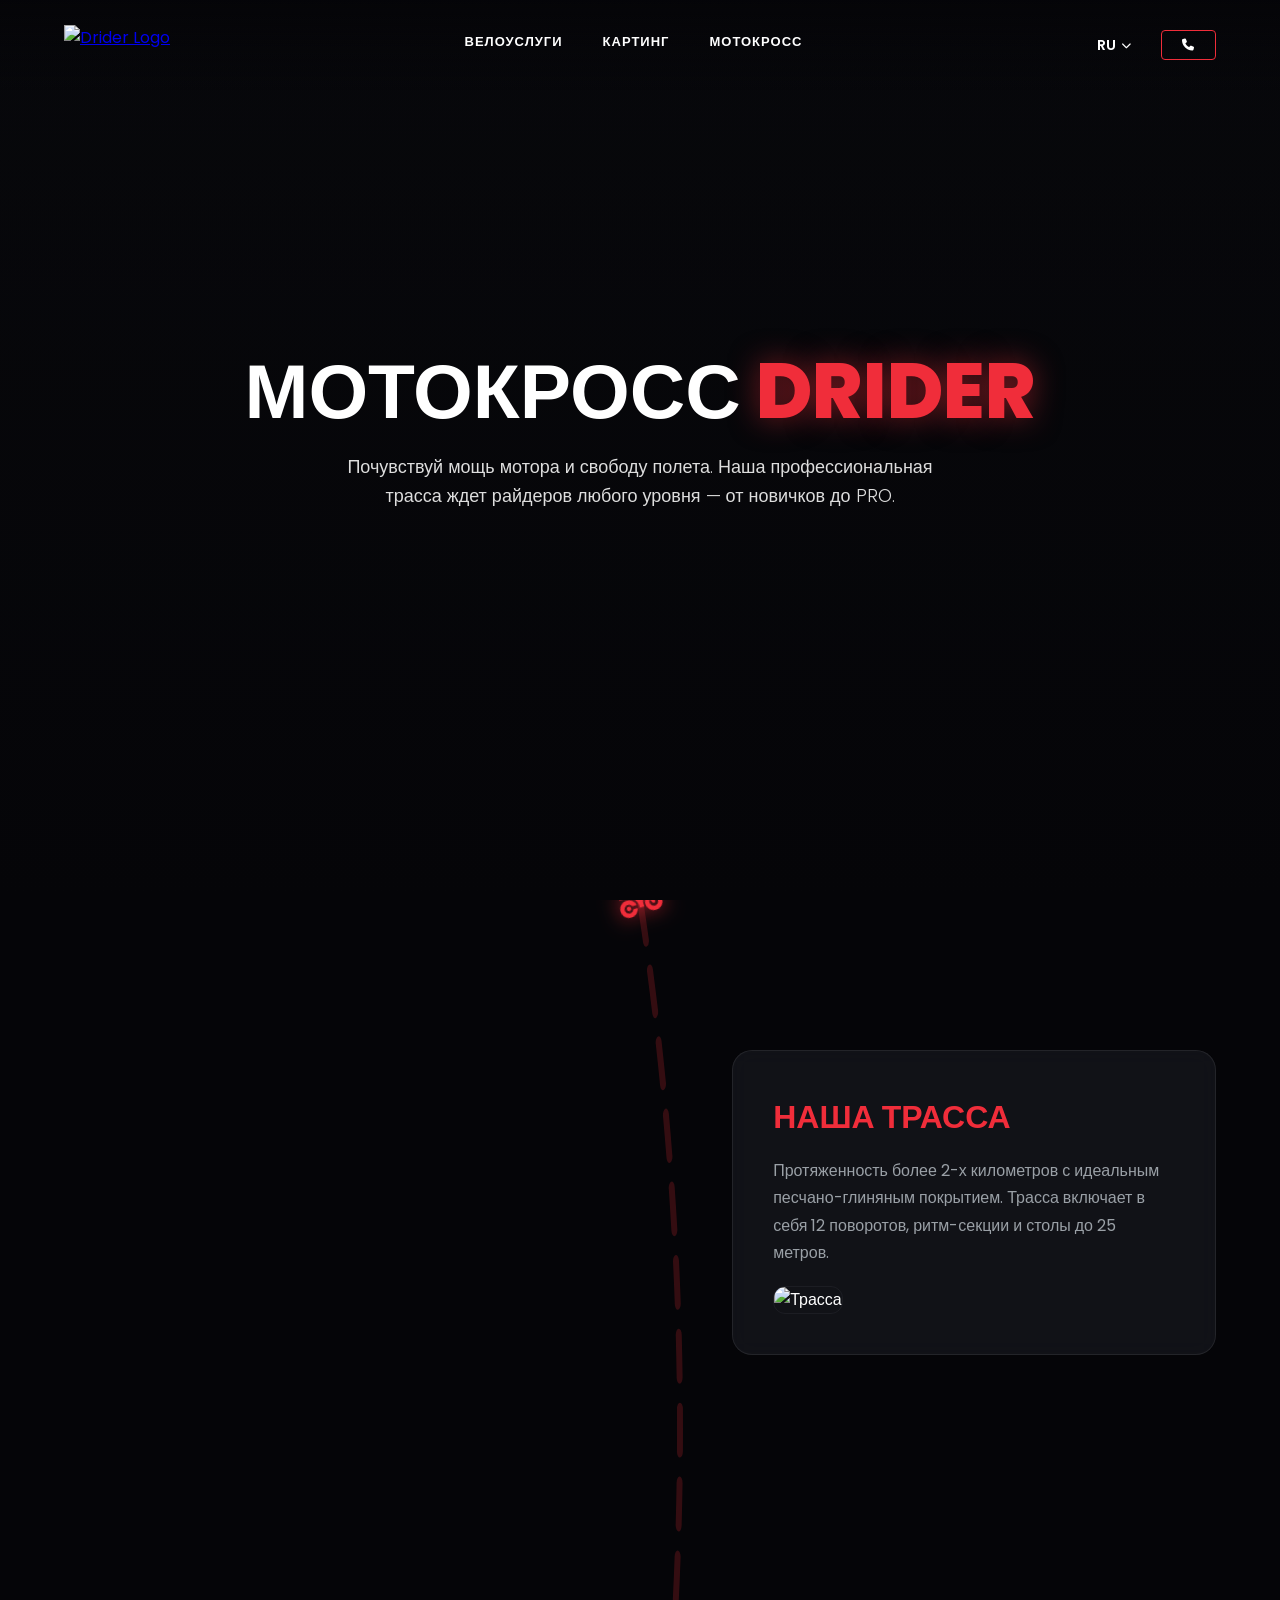
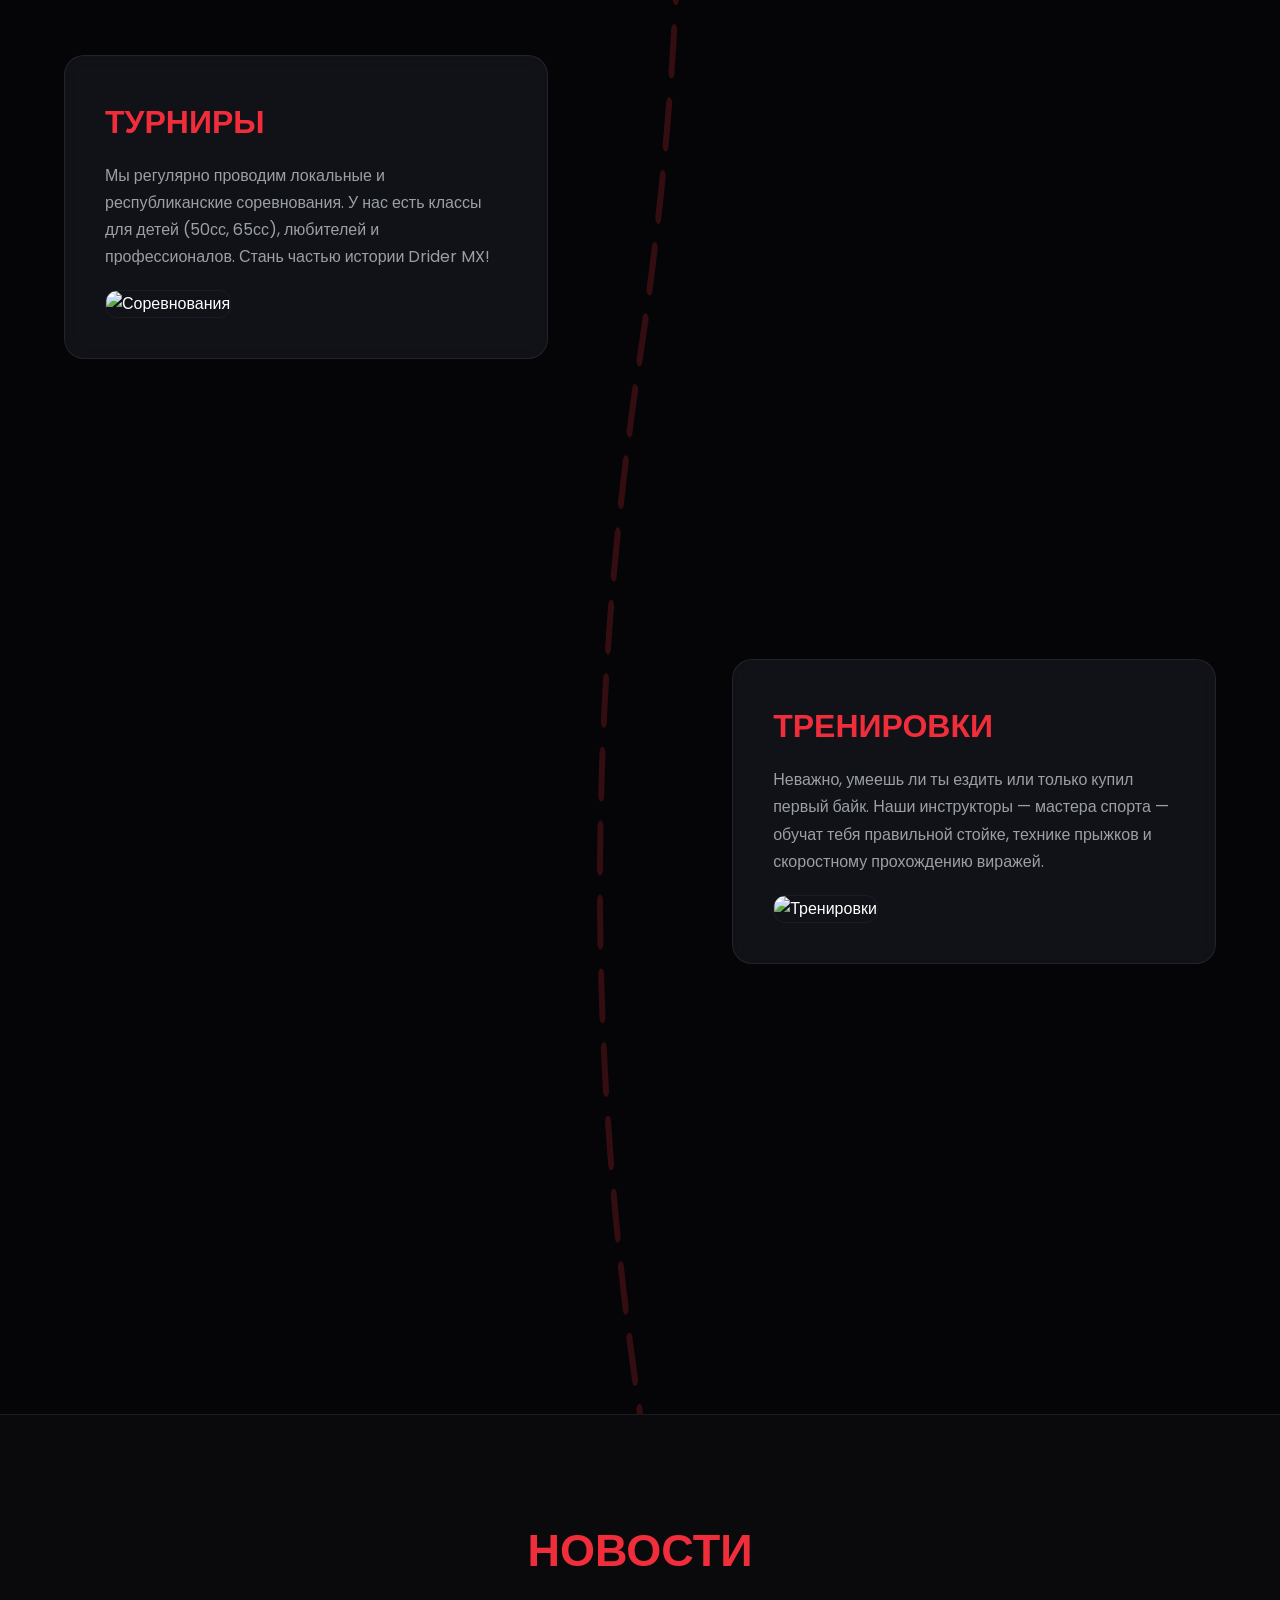
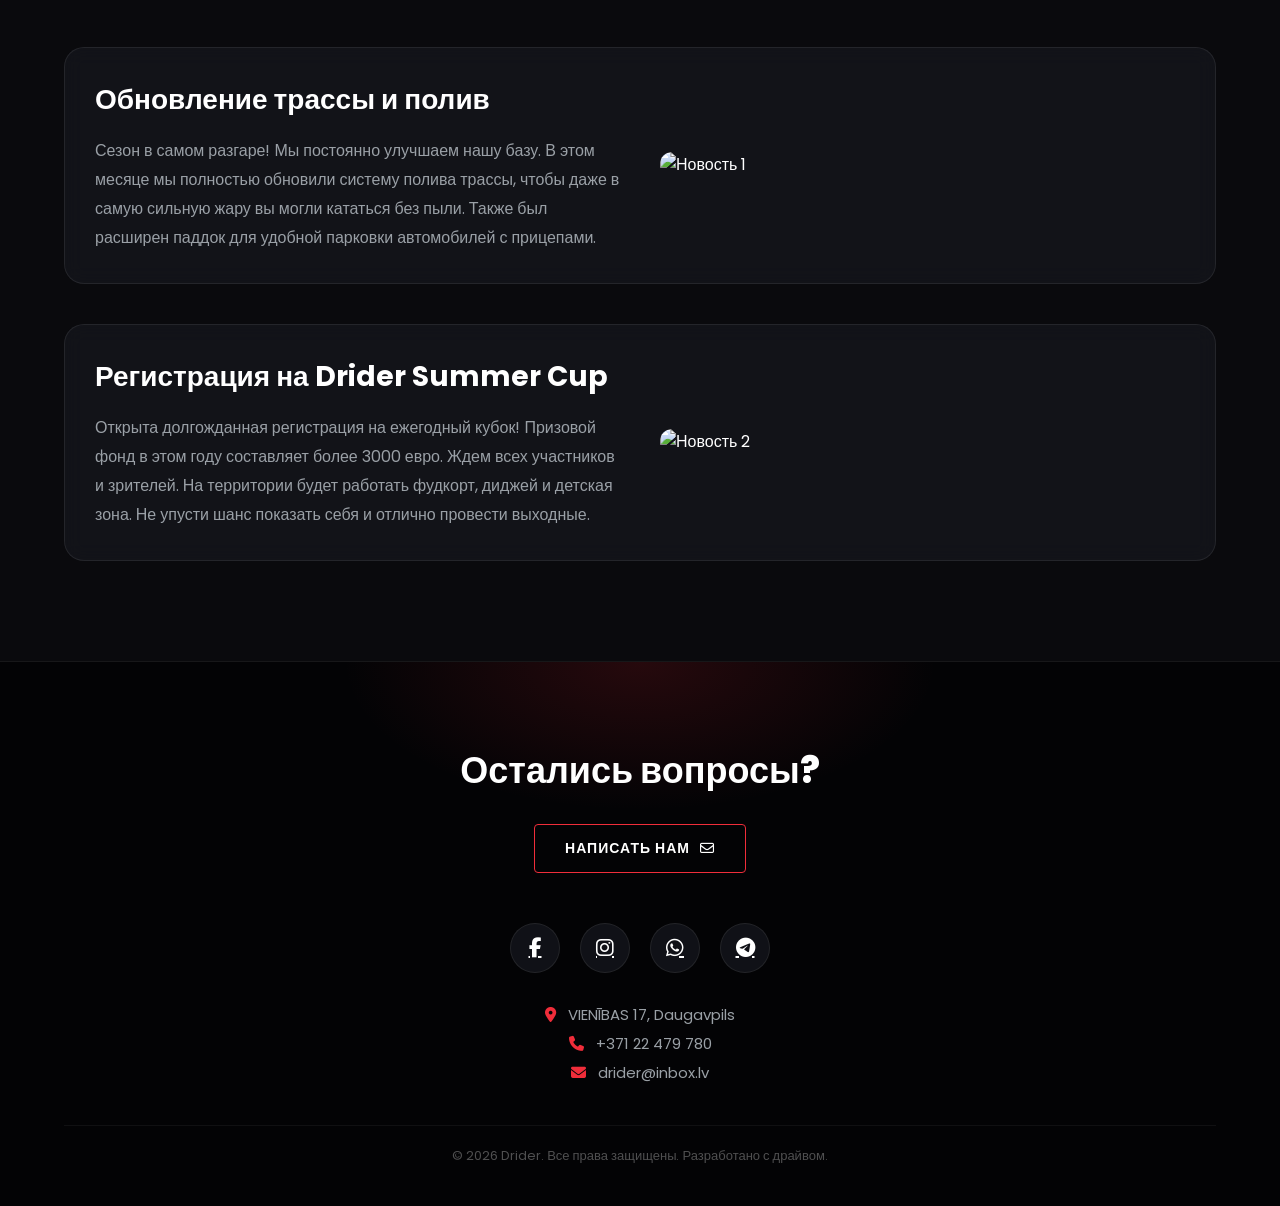
==== moto-page.html @ 967379f6 "Add files via upload" ====
<!DOCTYPE html>
<html lang="ru">
<head>
    <meta charset="UTF-8">
    <meta name="viewport" content="width=device-width, initial-scale=1.0">
    <title>Drider - Мотокросс</title>
    
    <link href="https://fonts.googleapis.com/css2?family=Poppins:wght@300;400;500;700;800&display=swap" rel="stylesheet">
    <link rel="stylesheet" href="https://cdnjs.cloudflare.com/ajax/libs/font-awesome/6.4.0/css/all.min.css">
    
    <link rel="stylesheet" href="css/style.css">

    <style>
        /* --- СПЕЦИФИЧНЫЕ СТИЛИ ДЛЯ СТРАНИЦЫ МОТОКРОССА --- */
        
        /* 1. ГЛАВНЫЙ ЭКРАН (HERO) */
        .hero-moto {
            background: linear-gradient(rgba(11, 12, 16, 0.6), rgba(11, 12, 16, 0.85)), url('fonmoto1.jpeg') center/cover no-repeat;
        }

        /* 2. СЕКЦИЯ С ТРАССОЙ (ANIMATED TRACK) */
        .track-journey {
            position: relative;
            padding: 150px 5%;
            overflow: hidden;
            background: var(--bg-color);
        }

        /* Контейнер для линии трассы */
        .track-svg-container {
            position: absolute;
            top: 0;
            left: 50%;
            transform: translateX(-50%);
            width: 200px;
            height: 100%;
            z-index: 1;
        }

        .track-line {
            fill: none;
            stroke: rgba(240, 45, 58, 0.2);
            stroke-width: 6;
            stroke-linecap: round;
            stroke-dasharray: 20 15;
        }

        .track-progress-line {
            fill: none;
            stroke: var(--primary-color);
            stroke-width: 6;
            stroke-linecap: round;
            stroke-dashoffset: 0;
            transition: stroke-dashoffset 0.1s linear;
        }

        /* Иконка мотоцикла на трассе */
        .bike-rider {
            position: absolute;
            z-index: 10;
            color: var(--primary-color);
            font-size: 35px;
            filter: drop-shadow(0 0 10px rgba(240, 45, 58, 0.8));
            pointer-events: none; 
            transform-origin: center center;
        }

        /* Контентные блоки на трассе */
        .journey-block {
            display: flex;
            justify-content: flex-end;
            margin-bottom: 300px;
            width: 100%;
            max-width: 1400px;
            margin-left: auto;
            margin-right: auto;
            position: relative;
            z-index: 2;
        }

        .journey-block.left {
            justify-content: flex-start;
        }

        .journey-content {
            width: 42%;
            background: var(--surface-color);
            border: 1px solid var(--glass-border);
            padding: 40px;
            border-radius: 20px;
            backdrop-filter: blur(10px);
            transition: var(--transition);
        }

        .journey-content:hover {
            border-color: var(--primary-color);
            transform: translateY(-5px);
        }

        .journey-content img {
            width: 100%;
            height: 250px;
            object-fit: cover;
            border-radius: 12px;
            margin-top: 20px;
            border: 1px solid rgba(255,255,255,0.05);
        }

        .journey-content h2 {
            font-size: 32px;
            color: var(--primary-color);
            margin-bottom: 15px;
            text-transform: uppercase;
        }

        .journey-content p {
            color: var(--text-muted);
            line-height: 1.7;
        }

        /* 3. НОВОСТИ (НОВАЯ СТРУКТУРА) */
        .news-section {
            padding: 100px 5%;
            background: rgba(255,255,255,0.02);
            border-top: 1px solid var(--glass-border);
        }

        /* Главный заголовок по центру */
        .news-main-title {
            text-align: center;
            font-size: 45px;
            color: var(--primary-color);
            text-transform: uppercase;
            margin-bottom: 60px;
        }

        .news-container {
            max-width: 1200px;
            margin: 0 auto;
            display: flex;
            flex-direction: column;
            gap: 40px; /* Отступ между новостями */
        }

        /* Блок одной новости */
        .news-row {
            display: flex;
            align-items: center;
            gap: 40px;
            background: var(--surface-color);
            border: 1px solid var(--glass-border);
            border-radius: 20px;
            padding: 30px;
            backdrop-filter: blur(10px);
            transition: var(--transition);
        }

        .news-row:hover {
            border-color: rgba(240, 45, 58, 0.4);
            transform: translateY(-5px);
        }

        /* Текст новости слева */
        .news-info {
            flex: 1;
        }

        .news-info h3 {
            font-size: 28px;
            color: var(--text-main);
            margin-bottom: 15px;
        }

        .news-info p {
            color: var(--text-muted);
            font-size: 16px;
            line-height: 1.8;
        }

        /* Картинка новости справа */
        .news-image {
            flex: 1;
        }

        .news-image img {
            width: 100%;
            height: 300px;
            object-fit: cover;
            border-radius: 12px;
        }

        /* Адаптивность */
        @media (max-width: 992px) {
            .journey-content { width: 45%; padding: 25px; }
        }

        @media (max-width: 768px) {
            .track-journey { padding: 100px 20px; }
            .track-svg-container { display: none; }
            .journey-block, .journey-block.left { justify-content: center; }
            .journey-content { width: 100%; margin-bottom: 50px; }
            
            /* На телефонах текст новости будет сверху, картинка снизу */
            .news-row { flex-direction: column; text-align: center; }
            .news-image { width: 100%; }
        }
    </style>
</head>
<body>

    <div id="header-placeholder"></div>

    <header class="hero hero-moto">
        <div class="hero-content hidden-anim">
            <h1>Мотокросс <span>Drider</span></h1>
            <p>Почувствуй мощь мотора и свободу полета. Наша профессиональная трасса ждет райдеров любого уровня — от новичков до PRO.</p>
        </div>
    </header>

    <section class="track-journey">
        
        <div class="track-svg-container">
            <svg id="track-svg" width="200" height="100%" preserveAspectRatio="none" viewBox="0 0 200 1000">
                <path d="M100,0 Q180,250 100,500 T100,1000" class="track-line" />
                <path id="progress-path" d="M100,0 Q180,250 100,500 T100,1000" class="track-progress-line" />
            </svg>
            <div id="bike" class="bike-rider">
                <i class="fa-solid fa-motorcycle"></i>
            </div>
        </div>

        <div class="journey-block hidden-anim">
            <div class="journey-content">
                <h2>Наша Трасса</h2>
                <p>Протяженность более 2-х километров с идеальным песчано-глиняным покрытием. Трасса включает в себя 12 поворотов, ритм-секции и столы до 25 метров.</p>
                <img src="trasmoto1.jpeg" alt="Трасса">
            </div>
        </div>

        <div class="journey-block left hidden-anim">
            <div class="journey-content">
                <h2>Турниры</h2>
                <p>Мы регулярно проводим локальные и республиканские соревнования. У нас есть классы для детей (50сс, 65сс), любителей и профессионалов. Стань частью истории Drider MX!</p>
                <img src="tourmoto1.jpeg" alt="Соревнования">
            </div>
        </div>

        <div class="journey-block hidden-anim">
            <div class="journey-content">
                <h2>Тренировки</h2>
                <p>Неважно, умеешь ли ты ездить или только купил первый байк. Наши инструкторы — мастера спорта — обучат тебя правильной стойке, технике прыжков и скоростному прохождению виражей.</p>
                <img src="trenmoto1.jpeg" alt="Тренировки">
            </div>
        </div>

    </section>

    <section class="news-section">
        <h2 class="news-main-title hidden-anim">Новости</h2>
        
        <div class="news-container">
            
            <div class="news-row hidden-anim">
                <div class="news-info">
                    <h3>Обновление трассы и полив</h3>
                    <p>Сезон в самом разгаре! Мы постоянно улучшаем нашу базу. В этом месяце мы полностью обновили систему полива трассы, чтобы даже в самую сильную жару вы могли кататься без пыли. Также был расширен паддок для удобной парковки автомобилей с прицепами.</p>
                </div>
                <div class="news-image">
                    <img src="tour1.jpeg" alt="Новость 1">
                </div>
            </div>

            <div class="news-row hidden-anim">
                <div class="news-info">
                    <h3>Регистрация на Drider Summer Cup</h3>
                    <p>Открыта долгожданная регистрация на ежегодный кубок! Призовой фонд в этом году составляет более 3000 евро. Ждем всех участников и зрителей. На территории будет работать фудкорт, диджей и детская зона. Не упусти шанс показать себя и отлично провести выходные.</p>
                </div>
                <div class="news-image">
                    <img src="https://images.unsplash.com/photo-1621217684724-4ba2ec9eb7a5?ixlib=rb-4.0.3&auto=format&fit=crop&w=800&q=80" alt="Новость 2">
                </div>
            </div>

        </div>
    </section>

    <div id="footer-placeholder"></div>

    <script src="js/main.js"></script>

    <script>
        // Подгрузка шапки и подвала
        function loadComponent(id, path) {
            fetch(path)
                .then(response => response.text())
                .then(data => {
                    document.getElementById(id).innerHTML = data;
                })
                .catch(error => console.error('Ошибка загрузки компонента:', error));
        }

        loadComponent('header-placeholder', 'components/header.html');
        loadComponent('footer-placeholder', 'components/footer.html');

        // ТОЧНАЯ МАТЕМАТИКА ДЛЯ ДВИЖЕНИЯ БАЙКА
        window.addEventListener('scroll', () => {
            const bike = document.getElementById('bike');
            const trackSection = document.querySelector('.track-journey');
            const path = document.getElementById('progress-path');
            
            if(!trackSection || !bike || !path) return;

            const sectionRect = trackSection.getBoundingClientRect();
            const sectionTop = sectionRect.top;
            const sectionHeight = sectionRect.height;
            const windowHeight = window.innerHeight;

            // Прогресс скролла (от 0 до 1)
            let progress = (windowHeight / 2 - sectionTop) / (sectionHeight - windowHeight / 2);
            progress = Math.max(0, Math.min(1, progress));

            const pathLength = path.getTotalLength();
            const point = path.getPointAtLength(progress * pathLength);
            
            const nextPoint = path.getPointAtLength(Math.min(pathLength, progress * pathLength + 1));
            
            const scaleY = sectionHeight / 1000;
            const bikeX = point.x; 
            const bikeY = point.y * scaleY;
            
            bike.style.left = `${bikeX}px`;
            bike.style.top = `${bikeY}px`;

            const dx = nextPoint.x - point.x;
            const dy = nextPoint.y - point.y;
            const angle = Math.atan2(dy, dx) * 180 / Math.PI;
            
            bike.style.transform = `translate(-50%, -50%) rotate(${angle - 90}deg)`;

            path.style.strokeDasharray = pathLength;
            path.style.strokeDashoffset = pathLength - (progress * pathLength);
        });
    </script>

</body>
</html>
---- css/style.css ----
/* БАЗОВЫЕ НАСТРОЙКИ И ПЕРЕМЕННЫЕ */
        :root {
            --bg-color: #050508;
            --surface-color: rgba(20, 22, 28, 0.8);
            --surface-light: rgba(35, 38, 48, 0.6);
            --primary-color: #f02d3a;
            --primary-hover: #ff4754;
            --text-main: #ffffff;
            --text-muted: #9aa0a6;
            --glass-border: rgba(255, 255, 255, 0.08);
            --transition: all 0.5s cubic-bezier(0.25, 0.8, 0.25, 1);
        }

        * {
            margin: 0;
            padding: 0;
            box-sizing: border-box;
            font-family: 'Poppins', sans-serif;
            scroll-behavior: smooth;
        }

        body {
            background-color: var(--bg-color);
            color: var(--text-main);
            overflow-x: hidden;
            line-height: 1.6;
        }

        /* --- АНИМАЦИИ ПРИ СКРОЛЛЕ --- */
        .hidden-anim {
            opacity: 0;
            transform: translateY(40px);
            transition: opacity 0.8s ease-out, transform 0.8s ease-out;
        }
        .show-anim {
            opacity: 1;
            transform: translateY(0);
        }

        /* --- НАВИГАЦИЯ (HEADER) --- */
        nav {
            position: fixed;
            top: 0;
            width: 100%;
            padding: 25px 5%;
            display: flex;
            justify-content: space-between;
            align-items: center;
            background: linear-gradient(to bottom, rgba(5, 5, 8, 0.9) 0%, rgba(5, 5, 8, 0) 100%);
            z-index: 1000;
            transition: var(--transition);
        }

        nav.scrolled {
            background: rgba(5, 5, 8, 0.85);
            backdrop-filter: blur(15px);
            -webkit-backdrop-filter: blur(15px);
            border-bottom: 1px solid var(--glass-border);
            padding: 15px 5%;
        }

        .logo-text {
            font-size: 28px;
            font-weight: 800;
            color: var(--text-main);
            text-decoration: none;
            letter-spacing: 3px;
            text-transform: uppercase;
        }

        .logo-text span { color: var(--primary-color); }
        
        .logo-img img {
            height: 40px; /* Оптимальная высота для твоей шапки */
            width: auto;  /* Сохраняет пропорции изображения */
            display: block;
            transition: var(--transition); /* Чтобы работала плавная анимация */
        }

        /* Эффект при наведении, если хочешь */
        .logo-img:hover img {
            transform: scale(1.05);
            filter: drop-shadow(0 0 10px rgba(240, 45, 58, 0.5));
        }

        .nav-links {
            display: flex;
            gap: 40px;
        }

        .nav-links a {
            color: var(--text-main);
            text-decoration: none;
            font-weight: 600;
            font-size: 13px;
            text-transform: uppercase;
            letter-spacing: 1px;
            transition: var(--transition);
            position: relative;
            padding-bottom: 5px;
        }

        .nav-links a::after {
            content: '';
            position: absolute; width: 0; height: 2px; bottom: 0; left: 0;
            background-color: var(--primary-color);
            transition: var(--transition);
        }

        .nav-links a:hover { color: var(--primary-color); }
        .nav-links a:hover::after { width: 100%; }

        .header-right {
            display: flex; align-items: center; gap: 30px;
        }

        .lang-switch {
            position: relative; cursor: pointer; font-weight: 600; font-size: 14px;
            display: flex; align-items: center; gap: 5px; text-transform: uppercase;
        }

        .lang-switch i { font-size: 10px; transition: var(--transition); }
        .lang-switch:hover i { transform: rotate(180deg); color: var(--primary-color); }

        .lang-dropdown {
            position: absolute; top: 150%; right: 0;
            background: var(--surface-color); backdrop-filter: blur(15px);
            border: 1px solid var(--glass-border); border-radius: 12px;
            overflow: hidden; display: flex; flex-direction: column;
            min-width: 70px; opacity: 0; visibility: hidden;
            transform: translateY(10px); transition: var(--transition);
        }

        .lang-switch:hover .lang-dropdown {
            opacity: 1; visibility: visible; transform: translateY(0);
        }

        .lang-dropdown a {
            color: var(--text-main); text-decoration: none; padding: 10px 15px;
            text-align: center; font-size: 13px; transition: background 0.3s;
        }
        .lang-dropdown a:hover { background: var(--primary-color); }

        /* Универсальная прямоугольная кнопка (для остальных секций) */
        .action-btn {
            background: transparent; color: var(--text-main);
            padding: 12px 30px; border: 1px solid var(--primary-color);
            border-radius: 4px; text-decoration: none; font-weight: 600; font-size: 14px;
            text-transform: uppercase; letter-spacing: 1px; transition: var(--transition);
            display: inline-flex; align-items: center; gap: 10px; cursor: pointer;
            position: relative; overflow: hidden; z-index: 1; justify-content: center;
        }

        .action-btn::before {
            content: ''; position: absolute; top: 0; left: 0; width: 0%; height: 100%;
            background: var(--primary-color); transition: var(--transition); z-index: -1;
        }

        .action-btn:hover::before { width: 100%; }
        .action-btn:hover { box-shadow: 0 0 20px rgba(240, 45, 58, 0.4); transform: translateY(-2px); }

        .btn-solid {
            background: var(--primary-color); border: none;
        }
        .btn-solid:hover { background: var(--primary-hover); }

        /* --- ГЛАВНЫЙ ЭКРАН (HERO) --- */
        .hero {
            height: 100vh;
            display: flex; align-items: center; justify-content: center;
            position: relative; text-align: center; padding: 0 20px;
            background: url('https://images.unsplash.com/photo-1532298229144-0ec0c57515c7?ixlib=rb-4.0.3&auto=format&fit=crop&w=1920&q=80') center/cover no-repeat;
        }

        .hero::before {
            content: ''; position: absolute; top: 0; left: 0; width: 100%; height: 100%;
            background: linear-gradient(180deg, rgba(5,5,8,0.4) 0%, rgba(5,5,8,1) 100%);
        }

        /* Расширенный контейнер для горизонтального заголовка */
        .hero-content {
            position: relative; z-index: 2; max-width: 1000px; 
        }

        .hero h1 {
            font-size: clamp(40px, 6vw, 80px); /* Увеличенный размер как в примере */
            font-weight: 800; line-height: 1.1;
            margin-bottom: 20px; text-transform: uppercase;
        }
        
        /* Неоновое свечение для выделенного текста */
        .hero h1 span { 
            color: var(--primary-color); 
            text-shadow: 0 0 30px rgba(240, 45, 58, 0.5); 
        }

        .hero p {
            font-size: 18px; color: #ddd; margin-bottom: 40px; font-weight: 300;
            max-width: 600px; margin-left: auto; margin-right: auto;
        }

        /* Круглая кнопка с неоновой тенью специально для Hero */
        .hero-round-btn {
            background: var(--primary-color); color: white; padding: 15px 40px;
            border-radius: 30px; text-decoration: none; font-weight: 600; font-size: 18px;
            border: none; cursor: pointer; transition: var(--transition);
            box-shadow: 0 0 15px rgba(240, 45, 58, 0.4);
            display: inline-block;
        }

        .hero-round-btn:hover {
            background: var(--primary-hover);
            box-shadow: 0 0 25px rgba(240, 45, 58, 0.7);
            transform: translateY(-2px);
        }

        /* --- СТАТИСТИКА --- */
        .stats {
            display: flex; justify-content: center; gap: 30px; flex-wrap: wrap;
            margin-top: -60px; position: relative; z-index: 10; padding: 0 5%;
        }

        .stat-card {
            background: var(--surface-color); backdrop-filter: blur(20px);
            border: 1px solid var(--glass-border); padding: 20px 40px;
            border-radius: 15px; text-align: center; min-width: 220px;
            box-shadow: 0 15px 30px rgba(0,0,0,0.6); transition: var(--transition);
        }

        .stat-card:hover { transform: translateY(-5px); border-color: rgba(240, 45, 58, 0.4); }
        .stat-card h2 { font-size: 36px; color: var(--primary-color); font-weight: 800; }
        .stat-card p { color: var(--text-muted); font-size: 13px; text-transform: uppercase; letter-spacing: 1px; font-weight: 600;}

        /* --- НАШИ УСЛУГИ (КАТАЛОГ ССЫЛОК) --- */
        .services-nav { padding: 100px 5% 50px; text-align: center; }
        
        .section-title {
            font-size: 36px; font-weight: 800; text-transform: uppercase;
            margin-bottom: 20px; color: var(--text-main);
        }
        .section-subtitle {
            color: var(--primary-color); font-weight: 600; text-transform: uppercase;
            letter-spacing: 2px; display: block; margin-bottom: 10px; font-size: 14px;
        }

        .services-grid {
            display: grid; grid-template-columns: repeat(auto-fit, minmax(250px, 1fr));
            gap: 20px; margin-top: 50px;
        }

        .service-nav-card {
            background: var(--surface-light); border: 1px solid var(--glass-border);
            border-radius: 12px; padding: 40px 20px; text-align: center;
            transition: var(--transition); display: flex; flex-direction: column; align-items: center;
        }

        .service-nav-card i { font-size: 40px; color: var(--text-main); margin-bottom: 20px; transition: var(--transition); }
        .service-nav-card h3 { font-size: 20px; margin-bottom: 15px; text-transform: uppercase; }
        .service-nav-card:hover { background: var(--surface-color); border-color: var(--primary-color); transform: translateY(-5px); }
        .service-nav-card:hover i { color: var(--primary-color); }

        /* --- ПОДРОБНЫЕ БЛОКИ УСЛУГ --- */
        .service-detail-section {
            padding: 80px 5%; border-top: 1px solid rgba(255,255,255,0.02);
        }

        /* 1. Ремонт */
        .repair-layout {
            display: flex; align-items: center; gap: 60px;
        }
        .repair-img { flex: 1; border-radius: 20px; overflow: hidden; position: relative; box-shadow: 0 20px 50px rgba(0,0,0,0.5); }
        .repair-img img { width: 100%; height: auto; display: block; transition: transform 0.7s ease; }
        .repair-img:hover img { transform: scale(1.05); }
        .repair-info { flex: 1; }
        .repair-info h2 { font-size: 40px; margin-bottom: 20px; text-transform: uppercase; font-weight: 800;}
        .repair-info p { color: var(--text-muted); font-size: 16px; margin-bottom: 30px; }

        /* 2. Аренда (3 колонки) */
        .rent-layout {
            display: grid; grid-template-columns: 1fr 1fr 1fr; gap: 30px; align-items: center;
        }
        .rent-bike-card {
            background: var(--surface-color); border: 1px solid var(--glass-border);
            border-radius: 15px; overflow: hidden; padding: 20px; text-align: center;
        }
        .rent-bike-card img { width: 100%; height: 400px; object-fit: cover; border-radius: 10px; margin-bottom: 10px; }
        .rent-bike-card h4 { font-size: 18px; margin-bottom: 5px; color: var(--primary-color);}
        .rent-bike-card p { font-size: 13px; color: var(--text-muted); }
        .rent-center-info { text-align: center; padding: 0 20px; }
        .rent-center-info h2 { font-size: 36px; margin-bottom: 20px; font-weight: 800; text-transform: uppercase;}
        .rent-center-info p { color: var(--text-muted); margin-bottom: 30px; }

        /* 3. Продажа (Карусель) */
        .sale-section { text-align: center; overflow: hidden; }
        .sale-section p { max-width: 600px; margin: 0 auto 50px auto; color: var(--text-muted); }
        
        .carousel-container {
            width: 100vw; position: relative; left: 50%; right: 50%; margin-left: -50vw; margin-right: -50vw;
            overflow: hidden; padding: 10px 0;
        }
        .carousel-track {
            display: flex; gap: 30px; width: max-content;
            animation: scrollCarousel 30s linear infinite;
        }
        .carousel-track:hover { animation-play-state: paused; }
        .bike-slide {
            height: 340px; width: 350px; background: var(--surface-color); border-radius: 15px; border: 1px solid var(--glass-border);
            padding: 10px; text-align: center; transition: var(--transition);
        }
        .bike-slide:hover { border-color: var(--primary-color); transform: translateY(-10px); }
        .bike-slide img { width: 100%; height: 220px; object-fit: cover; border-radius: 10px; margin-bottom: 10px; }
        .bike-slide h4 { font-size: 20px; margin-bottom: 10px; }

        @keyframes scrollCarousel {
            0% { transform: translateX(0); }
            100% { transform: translateX(calc(-350px * 5 - 30px * 5)); /* Примерно половина ширины контента */ }
        }

        /* 4. Выезд */
        .field-section {
            position: relative; padding: 100px 5%; text-align: center; border-radius: 30px;
            margin: 50px 5%; overflow: hidden; background: #111;
        }
        .field-section::before {
            content: ''; position: absolute; top: 0; left: 0; width: 100%; height: 100%;
            background: url('/viezd.png') center/cover no-repeat;
            opacity: 0.2; z-index: 0;
        }
        .field-content { position: relative; z-index: 1; max-width: 700px; margin: 0 auto; }
        .field-content h2 { font-size: 45px; font-weight: 800; text-transform: uppercase; margin-bottom: 20px; }
        .field-content p { font-size: 18px; color: #ddd; margin-bottom: 40px; }
        .price-tag { display: inline-block; background: var(--primary-color); padding: 5px 15px; border-radius: 5px; font-weight: bold; margin-bottom: 20px; }

        /* --- МОДАЛЬНОЕ ОКНО (ВСПЛЫВАЮЩЕЕ) --- */
        .modal-overlay {
            position: fixed; top: 0; left: 0; width: 100%; height: 100%;
            background: rgba(0,0,0,0.8); backdrop-filter: blur(5px);
            display: flex; align-items: center; justify-content: center;
            z-index: 2000; opacity: 0; visibility: hidden; transition: var(--transition);
        }
        .modal-overlay.active { opacity: 1; visibility: visible; }
        
        .modal-content {
            background: var(--bg-color); border: 1px solid var(--primary-color);
            border-radius: 15px; padding: 40px; width: 90%; max-width: 450px;
            position: relative; transform: translateY(50px); transition: var(--transition);
            box-shadow: 0 0 40px rgba(240, 45, 58, 0.2);
        }
        .modal-overlay.active .modal-content { transform: translateY(0); }

        .modal-close {
            position: absolute; top: 15px; right: 20px; font-size: 24px;
            color: var(--text-muted); cursor: pointer; transition: color 0.3s;
        }
        .modal-close:hover { color: var(--primary-color); }

        .modal-content h3 { font-size: 24px; margin-bottom: 25px; text-transform: uppercase; text-align: center; }
        
        .form-group { margin-bottom: 20px; }
        .form-group label { display: block; font-size: 13px; color: var(--text-muted); margin-bottom: 8px; }
        .form-group input, .form-group select {
            width: 100%; padding: 12px 15px; background: rgba(255,255,255,0.05);
            border: 1px solid var(--glass-border); border-radius: 6px;
            color: var(--text-main); font-family: 'Poppins', sans-serif;
        }
        .form-group input:focus, .form-group select:focus {
            outline: none; border-color: var(--primary-color); background: rgba(255,255,255,0.1);
        }

        /* --- ПОДВАЛ (FOOTER) --- */
        footer {
            background: #030305; padding: 80px 5% 40px; text-align: center;
            border-top: 1px solid var(--glass-border); position: relative; overflow: hidden;
        }
        footer::before {
            content: ''; position: absolute; top: -150px; left: 50%; transform: translateX(-50%);
            width: 600px; height: 300px; background: radial-gradient(ellipse, rgba(240, 45, 58, 0.15) 0%, transparent 70%); pointer-events: none;
        }
        .footer-content { position: relative; z-index: 2; }
        footer h2 { font-size: 36px; margin-bottom: 25px; font-weight: 800; }
        .footer-socials { margin: 30px 0; display: flex; justify-content: center; gap: 20px; }
        .footer-socials a {
            color: var(--text-main); background: var(--surface-color); width: 50px; height: 50px;
            display: flex; align-items: center; justify-content: center; border-radius: 50%;
            font-size: 20px; border: 1px solid var(--glass-border); transition: var(--transition);
        }
        .footer-socials a:hover {
            background: var(--primary-color); border-color: var(--primary-color);
            transform: translateY(-5px); box-shadow: 0 10px 20px rgba(240, 45, 58, 0.3);
        }
        .footer-info { margin-top: 30px; color: var(--text-muted); font-size: 15px; }
        .footer-info p { margin: 5px 0; }
        .copyright { color: rgba(255,255,255,0.3); font-size: 13px; margin-top: 40px; border-top: 1px solid rgba(255,255,255,0.05); padding-top: 20px; }

        /* --- АДАПТИВНОСТЬ --- */
        @media (max-width: 992px) {
            .repair-layout { flex-direction: column; }
            .rent-layout { grid-template-columns: 1fr; gap: 40px; }
            .rent-center-info { order: -1; } /* Текст аренды сверху на мобилках */
            .nav-links { display: none; }
        }
        @media (max-width: 768px) {
            .hero h1 { font-size: 40px; }
            .stats { flex-direction: column; align-items: center; margin-top: 20px; gap: 15px;}
            .field-section { padding: 60px 5%; margin: 20px 0; border-radius: 0;}
        }
        
         /* БАЗОВЫЕ НАСТРОЙКИ И ПЕРЕМЕННЫЕ */
        :root {
            --bg-color: #050508;
            --surface-color: rgba(20, 22, 28, 0.8);
            --primary-color: #f02d3a;
            --primary-hover: #ff4754;
            --text-main: #ffffff;
            --text-muted: #9aa0a6;
            --glass-border: rgba(255, 255, 255, 0.08);
            --transition: all 0.5s cubic-bezier(0.25, 0.8, 0.25, 1);
        }

        * {
            margin: 0;
            padding: 0;
            box-sizing: border-box;
            font-family: 'Poppins', sans-serif;
            scroll-behavior: smooth;
        }

        body {
            background-color: var(--bg-color);
            color: var(--text-main);
            overflow-x: hidden;
            line-height: 1.6;
        }

        /* --- АНИМАЦИИ ПРИ СКРОЛЛЕ --- */
        .hidden-anim {
            opacity: 0;
            transform: translateY(50px);
            transition: opacity 0.8s ease-out, transform 0.8s ease-out;
        }
        .show-anim {
            opacity: 1;
            transform: translateY(0);
        }
        .hidden-anim-left {
            opacity: 0;
            transform: translateX(-50px);
            transition: opacity 0.8s ease-out, transform 0.8s ease-out;
        }
        .hidden-anim-right {
            opacity: 0;
            transform: translateX(50px);
            transition: opacity 0.8s ease-out, transform 0.8s ease-out;
        }
        .show-anim-side {
            opacity: 1;
            transform: translateX(0);
        }

        /* --- НАВИГАЦИЯ (HEADER) --- */
        nav {
            position: fixed;
            top: 0;
            width: 100%;
            padding: 25px 5%;
            display: flex;
            justify-content: space-between;
            align-items: center;
            background: linear-gradient(to bottom, rgba(5, 5, 8, 0.9) 0%, rgba(5, 5, 8, 0) 100%);
            z-index: 1000;
            transition: var(--transition);
        }

        nav.scrolled {
            background: rgba(5, 5, 8, 0.85);
            backdrop-filter: blur(15px);
            -webkit-backdrop-filter: blur(15px);
            border-bottom: 1px solid var(--glass-border);
            padding: 15px 5%;
        }

        .logo-container {
            display: flex;
            align-items: center;
            gap: 10px;
        }

        .logo-text {
            font-size: 28px;
            font-weight: 800;
            color: var(--text-main);
            text-decoration: none;
            letter-spacing: 3px;
            text-transform: uppercase;
        }

        .logo-text span {
            color: var(--primary-color);
        }

        .nav-links {
            display: flex;
            gap: 40px;
        }

        .nav-links a {
            color: var(--text-main);
            text-decoration: none;
            font-weight: 600;
            font-size: 13px;
            text-transform: uppercase;
            letter-spacing: 1px;
            transition: var(--transition);
            position: relative;
            padding-bottom: 5px;
        }

        .nav-links a::after {
            content: '';
            position: absolute;
            width: 0;
            height: 2px;
            bottom: 0;
            left: 0;
            background-color: var(--primary-color);
            transition: var(--transition);
        }

        .nav-links a:hover {
            color: var(--primary-color);
        }

        .nav-links a:hover::after {
            width: 100%;
        }

        .header-right {
            display: flex;
            align-items: center;
            gap: 30px;
        }

        /* Переключатель языка */
        .lang-switch {
            position: relative;
            cursor: pointer;
            font-weight: 600;
            font-size: 14px;
            display: flex;
            align-items: center;
            gap: 5px;
            text-transform: uppercase;
        }

        .lang-switch i {
            font-size: 10px;
            transition: var(--transition);
        }

        .lang-switch:hover i {
            transform: rotate(180deg);
            color: var(--primary-color);
        }

        .lang-dropdown {
            position: absolute;
            top: 150%;
            right: 0;
            background: var(--surface-color);
            backdrop-filter: blur(15px);
            border: 1px solid var(--glass-border);
            border-radius: 12px;
            overflow: hidden;
            display: flex;
            flex-direction: column;
            min-width: 70px;
            opacity: 0;
            visibility: hidden;
            transform: translateY(10px);
            transition: var(--transition);
        }

        .lang-switch:hover .lang-dropdown {
            opacity: 1;
            visibility: visible;
            transform: translateY(0);
        }

        .lang-dropdown a {
            color: var(--text-main);
            text-decoration: none;
            padding: 10px 15px;
            text-align: center;
            font-size: 13px;
            transition: background 0.3s;
        }

        .lang-dropdown a:hover {
            background: var(--primary-color);
        }

        /* Универсальная кнопка */
        .action-btn {
            background: transparent;
            color: var(--text-main);
            padding: 12px 30px;
            border: 1px solid var(--primary-color);
            border-radius: 4px;
            text-decoration: none;
            font-weight: 600;
            font-size: 14px;
            text-transform: uppercase;
            letter-spacing: 1px;
            transition: var(--transition);
            display: inline-flex;
            align-items: center;
            gap: 10px;
            cursor: pointer;
            position: relative;
            overflow: hidden;
            z-index: 1;
        }

        .action-btn::before {
            content: '';
            position: absolute;
            top: 0; left: 0; width: 0%; height: 100%;
            background: var(--primary-color);
            transition: var(--transition);
            z-index: -1;
        }

        .action-btn:hover::before {
            width: 100%;
        }

        .action-btn:hover {
            box-shadow: 0 0 20px rgba(240, 45, 58, 0.4);
            transform: translateY(-2px);
        }


        /* --- ГЛАВНЫЙ ЭКРАН (3 СЕКЦИИ) --- */
        .hero-split {
            display: flex;
            height: 100vh;
            width: 100vw;
            overflow: hidden;
        }

        .split-panel {
            flex: 1;
            position: relative;
            display: flex;
            flex-direction: column;
            align-items: center;
            justify-content: center;
            transition: flex 0.7s cubic-bezier(0.25, 1, 0.5, 1);
            overflow: hidden;
            border-right: 1px solid rgba(255,255,255,0.05);
        }

        .split-panel:last-child {
            border-right: none;
        }

        .split-panel:hover {
            flex: 2.5;
        }

        /* Фоновые изображения для секций */
        .panel-bg {
            position: absolute;
            top: 0; left: 0; width: 100%; height: 100%;
            background-size: cover;
            background-position: center;
            transition: transform 1s ease;
            z-index: 0;
        }

        .panel-velo .panel-bg {
            background-image: url('https://images.unsplash.com/photo-1532298229144-0ec0c57515c7?ixlib=rb-4.0.3&auto=format&fit=crop&w=1920&q=80');
        }
        .panel-karting .panel-bg {
            background-image: url('https://images.unsplash.com/photo-1574889498260-244e83ba5ba2?ixlib=rb-4.0.3&auto=format&fit=crop&w=1920&q=80');
        }
        .panel-moto .panel-bg {
            background-image: url('https://images.unsplash.com/photo-1518779555231-90a905be870c?ixlib=rb-4.0.3&auto=format&fit=crop&w=1920&q=80');
        }

        .split-panel:hover .panel-bg {
            transform: scale(1.05);
        }

        /* Затемнение фонов */
        .panel-overlay {
            position: absolute;
            top: 0; left: 0; width: 100%; height: 100%;
            background: linear-gradient(180deg, rgba(5,5,8,0.3) 0%, rgba(5,5,8,0.8) 100%);
            background-color: rgba(0, 0, 0, 0.5);
            transition: background-color 0.5s ease;
            z-index: 1;
        }

        .split-panel:hover .panel-overlay {
            background-color: rgba(0, 0, 0, 0.2);
            background: linear-gradient(180deg, rgba(240, 45, 58, 0.1) 0%, rgba(5,5,8,0.9) 100%);
        }

        /* Контент внутри панелей */
        .panel-content {
            position: relative;
            z-index: 2;
            text-align: center;
            width: 100%;
            padding: 0 20px;
            display: flex;
            flex-direction: column;
            align-items: center;
        }

        .panel-content h2 {
            font-size: clamp(30px, 4vw, 50px);
            font-weight: 800;
            color: var(--text-main);
            text-transform: uppercase;
            letter-spacing: 2px;
            margin-bottom: 15px;
            transition: var(--transition);
            text-shadow: 0 5px 15px rgba(0,0,0,0.8);
        }

        .split-panel:hover .panel-content h2 {
            color: var(--primary-color);
            transform: translateY(-15px);
        }

        /* Скрытое описание, появляющееся при наведении */
        .panel-hidden-content {
            max-height: 0;
            opacity: 0;
            overflow: hidden;
            transition: all 0.6s cubic-bezier(0.25, 1, 0.5, 1);
            transform: translateY(20px);
            display: flex;
            flex-direction: column;
            align-items: center;
        }

        .split-panel:hover .panel-hidden-content {
            max-height: 200px;
            opacity: 1;
            transform: translateY(0);
        }

        .panel-hidden-content p {
            font-size: 16px;
            color: #ddd;
            margin-bottom: 25px;
            max-width: 300px;
            line-height: 1.5;
        }


        /* --- СЕКЦИИ ОПИСАНИЯ (1.1, 2.1, 3.1) --- */
        .details-wrapper {
            padding: 100px 0;
            background: var(--bg-color);
            position: relative;
        }

        .detail-row {
            display: flex;
            align-items: center;
            justify-content: space-between;
            min-height: 60vh;
            padding: 50px 8%;
            gap: 60px;
            margin-bottom: 40px;
        }

        /* Чередование сторон */
        .detail-row:nth-child(even) {
            flex-direction: row-reverse;
        }

        .detail-image {
            flex: 1;
            position: relative;
            border-radius: 20px;
            overflow: hidden;
            box-shadow: 0 20px 50px rgba(0,0,0,0.5);
        }

        .detail-image img {
            width: 100%;
            height: 100%;
            object-fit: cover;
            display: block;
            transition: transform 0.7s ease;
        }

        .detail-row:hover .detail-image img {
            transform: scale(1.03);
        }

        /* Неоновая подсветка под картинкой */
        .detail-image::after {
            content: '';
            position: absolute;
            top: 0; left: 0; width: 100%; height: 100%;
            box-shadow: inset 0 0 0 1px rgba(255,255,255,0.1);
            border-radius: 20px;
            pointer-events: none;
        }

        .detail-text {
            flex: 1;
            display: flex;
            flex-direction: column;
            align-items: flex-start;
        }

        .section-tag {
            color: var(--primary-color);
            font-weight: 700;
            font-size: 14px;
            text-transform: uppercase;
            letter-spacing: 2px;
            margin-bottom: 15px;
            display: flex;
            align-items: center;
            gap: 10px;
        }
        
        .section-tag::before {
            content: '';
            display: inline-block;
            width: 30px;
            height: 2px;
            background: var(--primary-color);
        }

        .detail-text h3 {
            font-size: clamp(32px, 4vw, 48px);
            font-weight: 800;
            line-height: 1.1;
            margin-bottom: 25px;
            text-transform: uppercase;
        }

        .detail-text p {
            color: var(--text-muted);
            font-size: 18px;
            margin-bottom: 35px;
            max-width: 500px;
        }


        /* --- ПОДВАЛ (FOOTER) --- */
        footer {
            background: #030305;
            padding: 80px 5% 40px;
            text-align: center;
            border-top: 1px solid var(--glass-border);
            position: relative;
            overflow: hidden;
        }

        /* Декоративный градиент в футере */
        footer::before {
            content: '';
            position: absolute;
            top: -150px; left: 50%;
            transform: translateX(-50%);
            width: 600px; height: 300px;
            background: radial-gradient(ellipse, rgba(240, 45, 58, 0.15) 0%, transparent 70%);
            pointer-events: none;
        }

        .footer-content {
            position: relative;
            z-index: 2;
        }

        footer h2 {
            font-size: 36px;
            margin-bottom: 25px;
            font-weight: 800;
        }

        .footer-socials {
            margin: 30px 0;
            display: flex;
            justify-content: center;
            gap: 20px;
        }

        .footer-socials a {
            color: var(--text-main);
            background: var(--surface-color);
            width: 50px;
            height: 50px;
            display: flex;
            align-items: center;
            justify-content: center;
            border-radius: 50%;
            font-size: 20px;
            border: 1px solid var(--glass-border);
            transition: var(--transition);
        }

        .footer-socials a:hover {
            background: var(--primary-color);
            border-color: var(--primary-color);
            transform: translateY(-5px);
            box-shadow: 0 10px 20px rgba(240, 45, 58, 0.3);
        }

        .footer-info {
            margin-top: 30px;
            color: var(--text-muted);
            font-size: 15px;
        }
        
        .footer-info p {
            margin: 5px 0;
        }

        .copyright {
            color: rgba(255,255,255,0.3);
            font-size: 13px;
            margin-top: 40px;
            border-top: 1px solid rgba(255,255,255,0.05);
            padding-top: 20px;
        }

        /* --- АДАПТИВНОСТЬ (Mobile) --- */
        @media (max-width: 992px) {
            .detail-row, .detail-row:nth-child(even) {
                flex-direction: column;
                padding: 40px 5%;
                gap: 30px;
            }
            .detail-image {
                width: 100%;
                order: -1; /* Картинка всегда сверху на мобилках */
            }
            .hero-split {
                flex-direction: column;
            }
            .split-panel {
                flex: 1;
                border-right: none;
                border-bottom: 1px solid rgba(255,255,255,0.05);
            }
            .split-panel:hover {
                flex: 1.5;
            }
            .nav-links {
                display: none; /* Для мобилок нужно делать бургер-меню, пока скрываем */
            }
        }
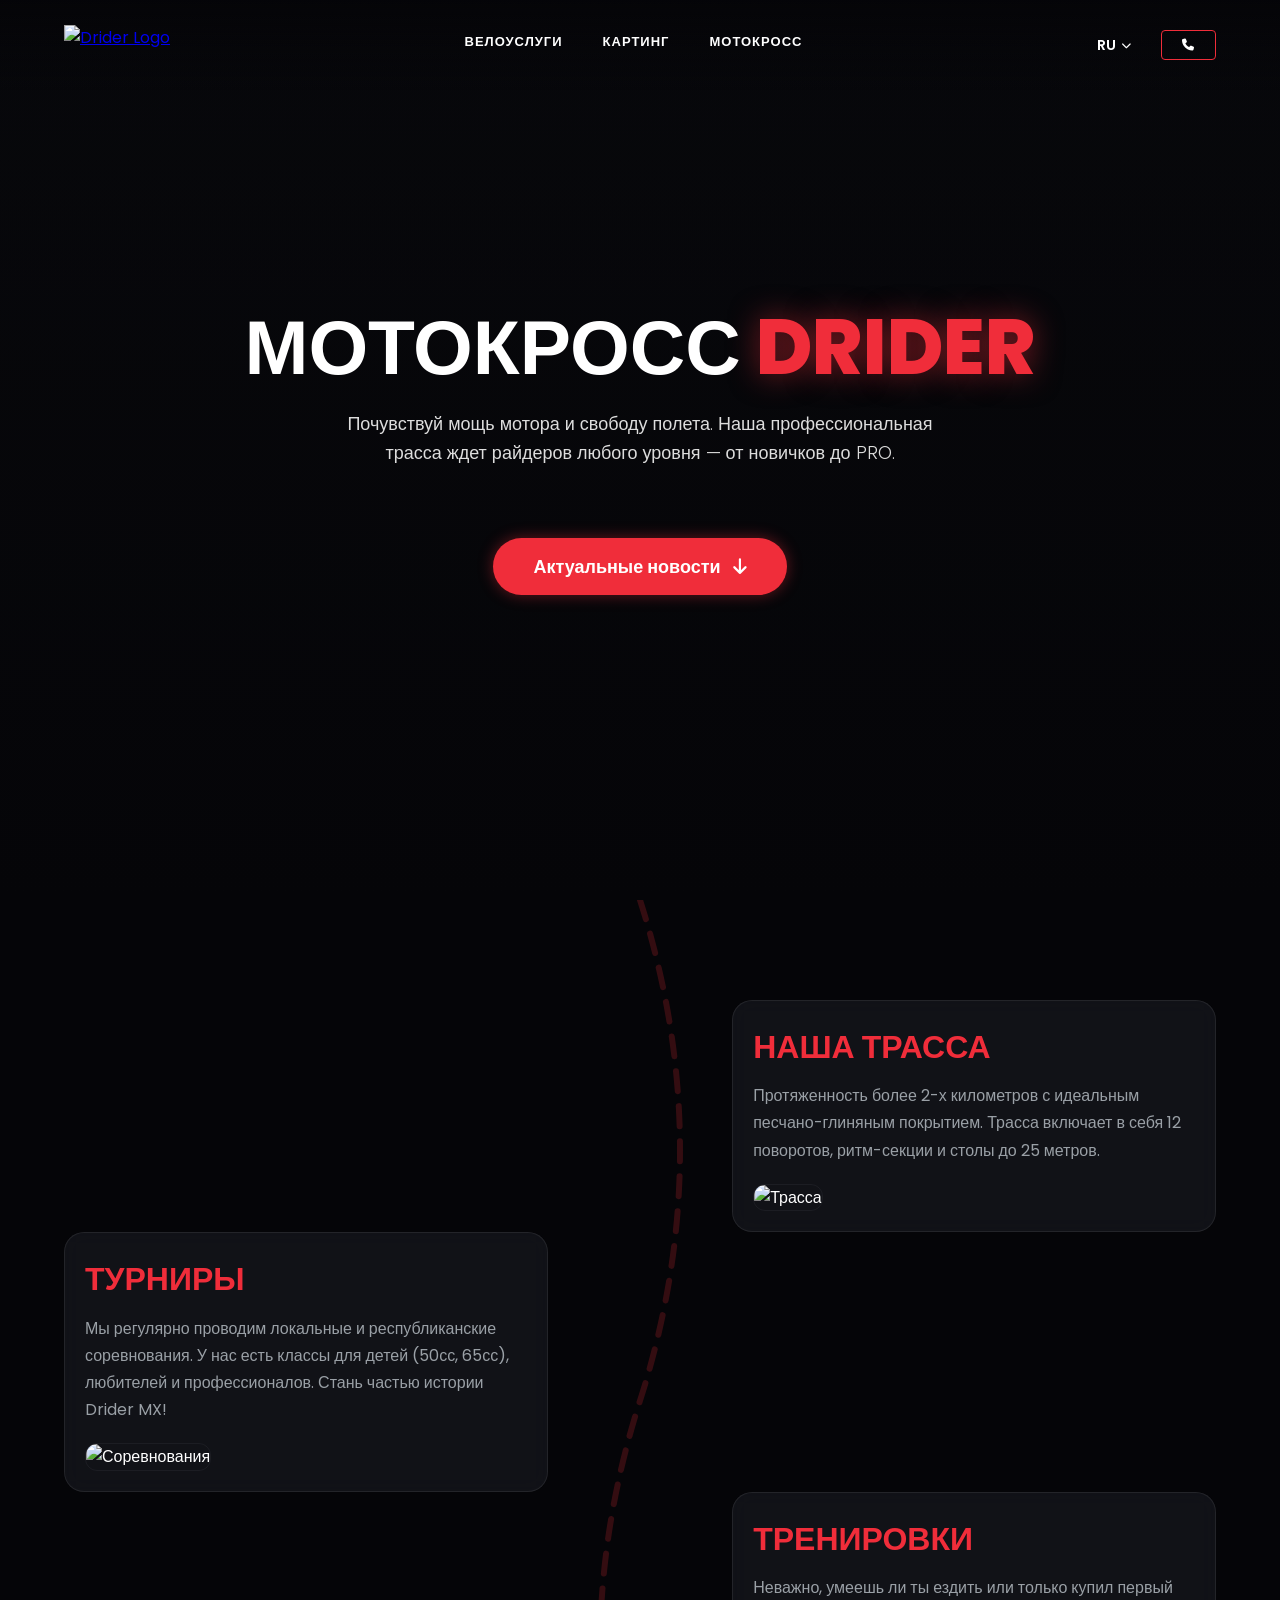
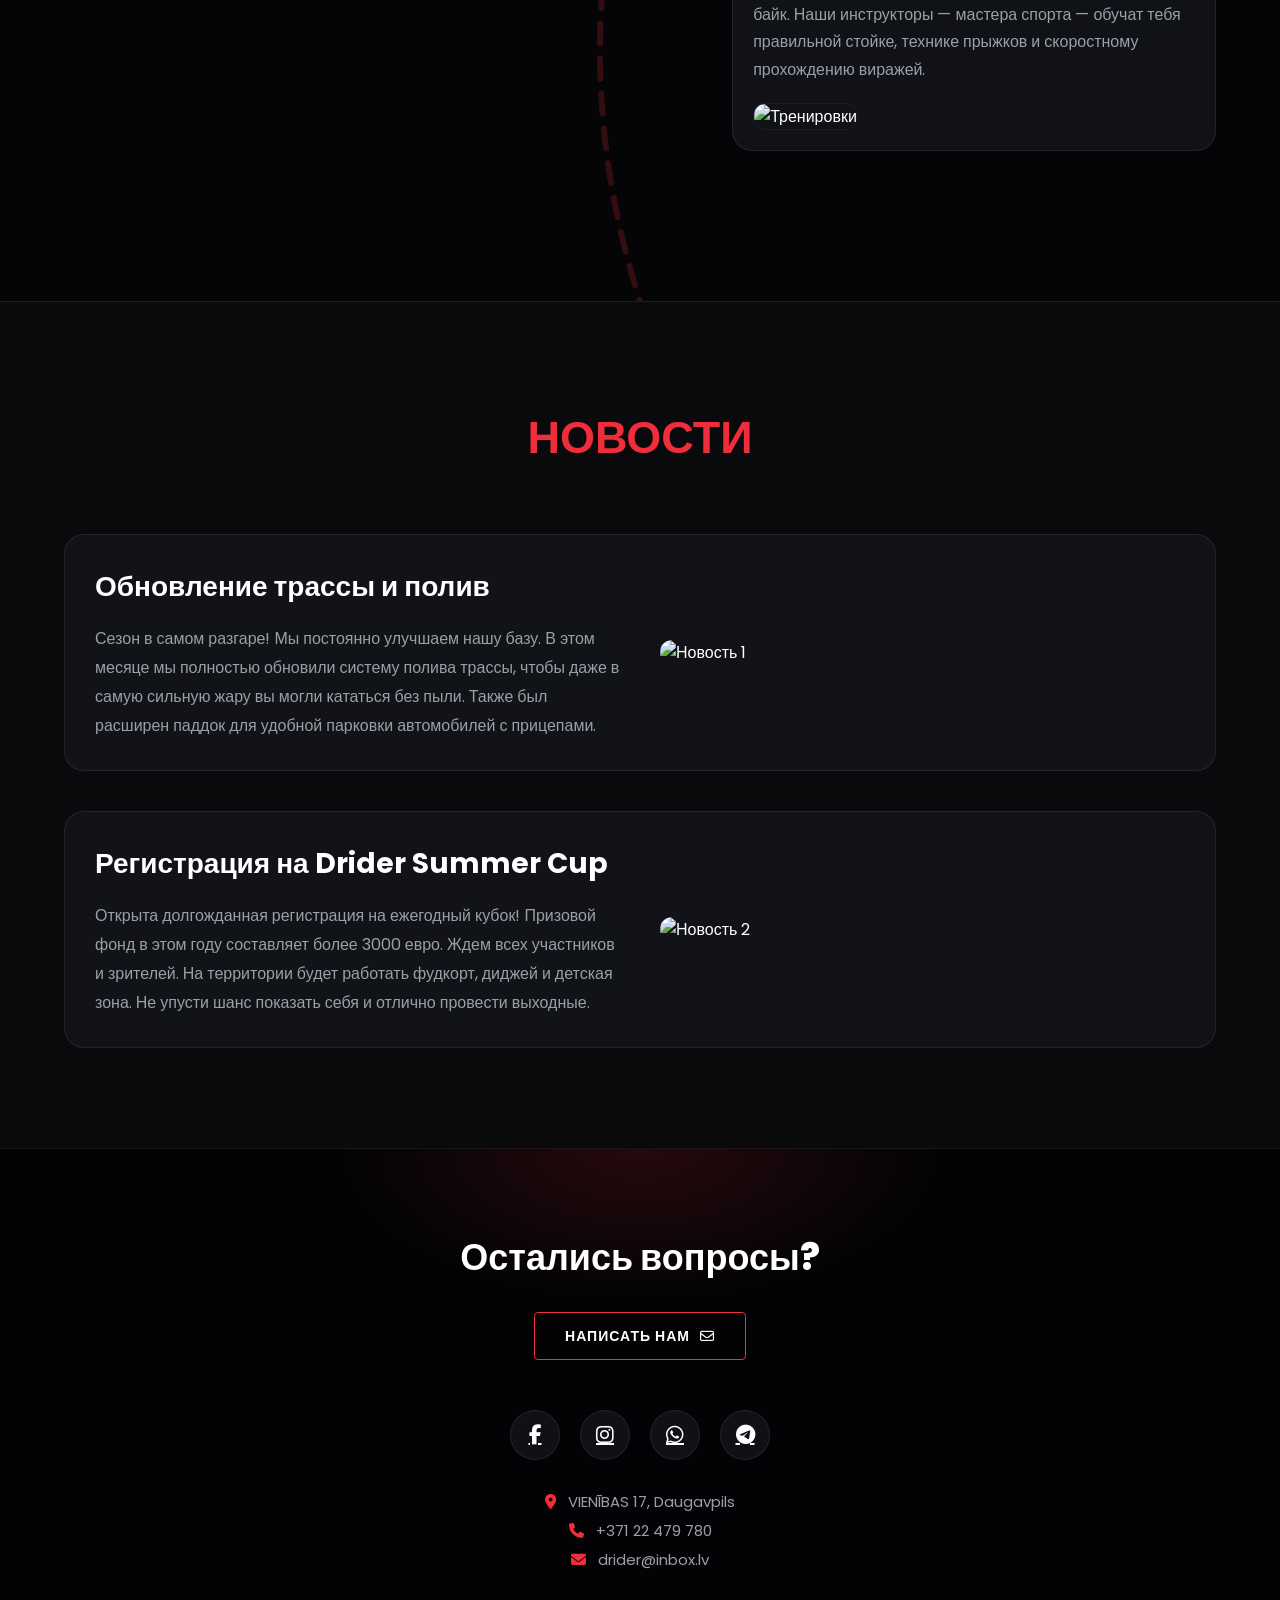
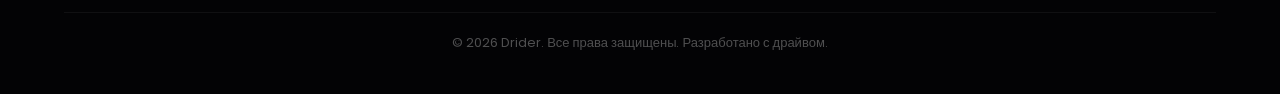
==== commit be832d0e: "Add files via upload" ====
--- a/moto-page.html
+++ b/moto-page.html
@@ -21,7 +21,8 @@
         /* 2. СЕКЦИЯ С ТРАССОЙ (ANIMATED TRACK) */
         .track-journey {
             position: relative;
-            padding: 150px 5%;
+            /* Уменьшен верхний отступ */
+            padding: 100px 5% 150px; 
             overflow: hidden;
             background: var(--bg-color);
         }
@@ -54,7 +55,7 @@
             transition: stroke-dashoffset 0.1s linear;
         }
 
-        /* Иконка мотоцикла на трассе */
+        /* Иконка мотоцикла на трассе 
         .bike-rider {
             position: absolute;
             z-index: 10;
@@ -64,12 +65,13 @@
             pointer-events: none; 
             transform-origin: center center;
         }
-
+        */
         /* Контентные блоки на трассе */
         .journey-block {
             display: flex;
             justify-content: flex-end;
-            margin-bottom: 300px;
+            /* УМЕНЬШЕНО РАССТОЯНИЕ МЕЖДУ БЛОКАМИ (Было 300px) */
+            margin-bottom: 0px; 
             width: 100%;
             max-width: 1400px;
             margin-left: auto;
@@ -86,7 +88,7 @@
             width: 42%;
             background: var(--surface-color);
             border: 1px solid var(--glass-border);
-            padding: 40px;
+            padding: 20px;
             border-radius: 20px;
             backdrop-filter: blur(10px);
             transition: var(--transition);
@@ -109,7 +111,7 @@
         .journey-content h2 {
             font-size: 32px;
             color: var(--primary-color);
-            margin-bottom: 15px;
+            margin-bottom: 10px;
             text-transform: uppercase;
         }
 
@@ -118,7 +120,7 @@
             line-height: 1.7;
         }
 
-        /* 3. НОВОСТИ (НОВАЯ СТРУКТУРА) */
+        /* 3. НОВОСТИ */
         .news-section {
             padding: 100px 5%;
             background: rgba(255,255,255,0.02);
@@ -139,7 +141,7 @@
             margin: 0 auto;
             display: flex;
             flex-direction: column;
-            gap: 40px; /* Отступ между новостями */
+            gap: 40px; 
         }
 
         /* Блок одной новости */
@@ -156,7 +158,7 @@
         }
 
         .news-row:hover {
-            border-color: rgba(240, 45, 58, 0.4);
+            border-color: rgba(240, 45, 58, 1);
             transform: translateY(-5px);
         }
 
@@ -199,8 +201,6 @@
             .track-svg-container { display: none; }
             .journey-block, .journey-block.left { justify-content: center; }
             .journey-content { width: 100%; margin-bottom: 50px; }
-            
-            /* На телефонах текст новости будет сверху, картинка снизу */
             .news-row { flex-direction: column; text-align: center; }
             .news-image { width: 100%; }
         }
@@ -214,6 +214,10 @@
         <div class="hero-content hidden-anim">
             <h1>Мотокросс <span>Drider</span></h1>
             <p>Почувствуй мощь мотора и свободу полета. Наша профессиональная трасса ждет райдеров любого уровня — от новичков до PRO.</p>
+            
+            <button class="hero-round-btn" onclick="document.getElementById('news-section').scrollIntoView({behavior: 'smooth'});" style="margin-top: 30px;">
+                Актуальные новости <i class="fa-solid fa-arrow-down" style="margin-left: 8px;"></i>
+            </button>
         </div>
     </header>
 
@@ -255,7 +259,7 @@
 
     </section>
 
-    <section class="news-section">
+    <section id="news-section" class="news-section">
         <h2 class="news-main-title hidden-anim">Новости</h2>
         
         <div class="news-container">
@@ -266,7 +270,7 @@
                     <p>Сезон в самом разгаре! Мы постоянно улучшаем нашу базу. В этом месяце мы полностью обновили систему полива трассы, чтобы даже в самую сильную жару вы могли кататься без пыли. Также был расширен паддок для удобной парковки автомобилей с прицепами.</p>
                 </div>
                 <div class="news-image">
-                    <img src="tour1.jpeg" alt="Новость 1">
+                    <img src="tour4.jpeg" alt="Новость 1">
                 </div>
             </div>
 
@@ -314,13 +318,10 @@
             const sectionHeight = sectionRect.height;
             const windowHeight = window.innerHeight;
 
-            // Прогресс скролла (от 0 до 1)
-            let progress = (windowHeight / 2 - sectionTop) / (sectionHeight - windowHeight / 2);
-            progress = Math.max(0, Math.min(1, progress));
+            const progress = Math.max(0, Math.min(1, (windowHeight / 2 - sectionTop) / (sectionHeight - windowHeight / 2)));
 
             const pathLength = path.getTotalLength();
             const point = path.getPointAtLength(progress * pathLength);
-            
             const nextPoint = path.getPointAtLength(Math.min(pathLength, progress * pathLength + 1));
             
             const scaleY = sectionHeight / 1000;
